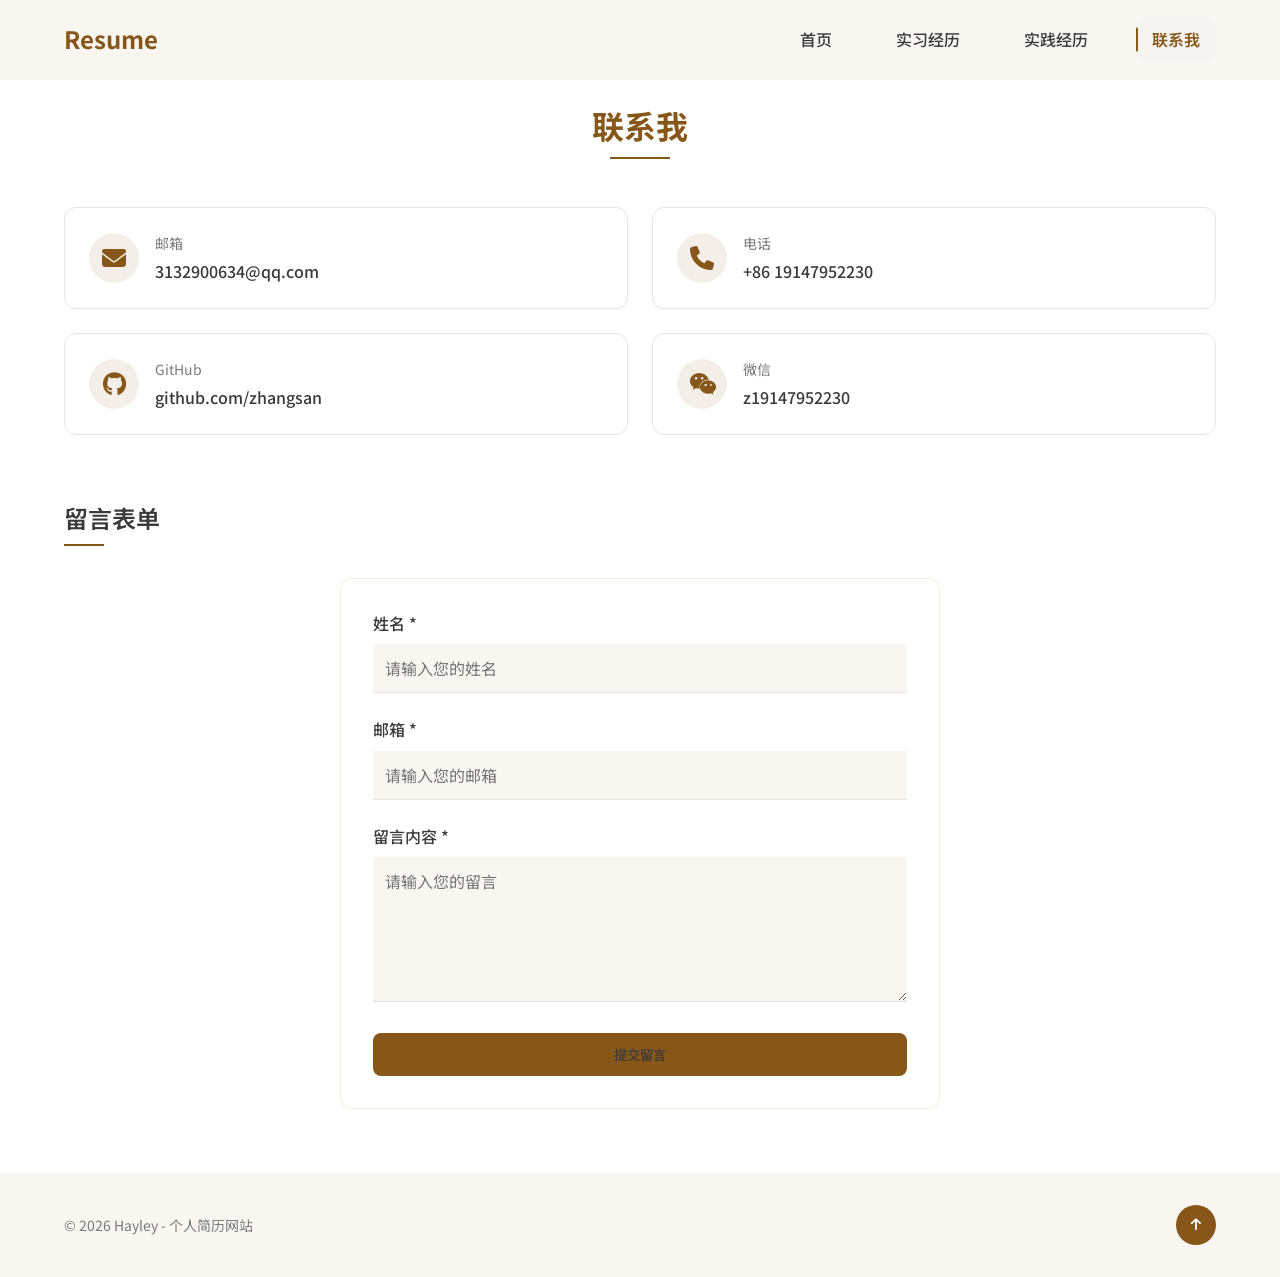
==== contact.html @ 5e616237 "Add files via upload" ====
<!DOCTYPE html>
<html lang="zh-CN">
<head>
    <meta charset="UTF-8">
    <meta name="viewport" content="width=device-width, initial-scale=1.0">
    <title>个人简历 - 联系我</title>
    <link rel="stylesheet" href="css/style.css">
    <link rel="stylesheet" href="https://cdnjs.cloudflare.com/ajax/libs/font-awesome/6.4.0/css/all.min.css">
    <link rel="preconnect" href="https://fonts.googleapis.com">
    <link rel="preconnect" href="https://fonts.gstatic.com" crossorigin>
    <link href="https://fonts.googleapis.com/css2?family=Inter:wght@400;500;600;700&family=Montserrat:wght@500;600&family=Noto+Sans+SC:wght@400;500;600;700&display=swap" rel="stylesheet">
</head>
<body>
    <!-- 导航栏 -->
    <nav class="navbar" id="navbar">
        <div class="container">
            <div class="nav-logo">
                <a href="index.html">
                    <span class="logo-text">Resume</span>
                </a>
            </div>
            <div class="nav-menu" id="navMenu">
                <a href="index.html" class="nav-link">首页</a>
                <a href="internship.html" class="nav-link">实习经历</a>
                <a href="practice.html" class="nav-link">实践经历</a>
                <a href="contact.html" class="nav-link active">联系我</a>
            </div>
            <div class="hamburger" id="hamburger">
                <span></span>
                <span></span>
                <span></span>
            </div>
        </div>
    </nav>

    <!-- 主要内容 -->
    <main class="main-content contact-page">
        <!-- 页面标题 -->
        <div class="page-header">
            <h1>联系我</h1>
        </div>

        <!-- 联系方式模块 -->
        <section class="contact-info-section fade-in-section">
            <div class="container">
                <div class="contact-info-grid">
                    <a href="mailto:zhangsan@example.com" class="contact-item">
                        <div class="contact-icon">
                            <i class="fas fa-envelope"></i>
                        </div>
                        <div class="contact-details">
                            <span class="contact-label">邮箱</span>
                            <span class="contact-value">3132900634@qq.com</span>
                        </div>
                    </a>
                    <a href="tel:+8613800138000" class="contact-item">
                        <div class="contact-icon">
                            <i class="fas fa-phone"></i>
                        </div>
                        <div class="contact-details">
                            <span class="contact-label">电话</span>
                            <span class="contact-value">+86 19147952230</span>
                        </div>
                    </a>
                    <a href="https://github.com/zhangsan" target="_blank" class="contact-item">
                        <div class="contact-icon">
                            <i class="fab fa-github"></i>
                        </div>
                        <div class="contact-details">
                            <span class="contact-label">GitHub</span>
                            <span class="contact-value">github.com/zhangsan</span>
                        </div>
                    </a>
                    <div class="contact-item">
                        <div class="contact-icon">
                            <i class="fab fa-weixin"></i>
                        </div>
                        <div class="contact-details">
                            <span class="contact-label">微信</span>
                            <span class="contact-value">z19147952230</span>
                        </div>
                        <div class="wechat-qr">
                            <div class="qr-placeholder">
                                <i class="fas fa-qrcode"></i>
                            </div>
                        </div>
                    </div>
                </div>
            </div>
        </section>

        <!-- 留言表单模块 -->
        <section class="contact-form-section fade-in-section">
            <div class="container">
                <h2 class="section-title">留言表单</h2>
                <form id="contactForm" class="contact-form">
                    <div class="form-group">
                        <label for="name">姓名 *</label>
                        <input type="text" id="name" name="name" placeholder="请输入您的姓名" required>
                        <span class="error-message" id="nameError"></span>
                    </div>
                    <div class="form-group">
                        <label for="email">邮箱 *</label>
                        <input type="email" id="email" name="email" placeholder="请输入您的邮箱" required>
                        <span class="error-message" id="emailError"></span>
                    </div>
                    <div class="form-group">
                        <label for="message">留言内容 *</label>
                        <textarea id="message" name="message" rows="5" placeholder="请输入您的留言" required></textarea>
                        <span class="error-message" id="messageError"></span>
                    </div>
                    <button type="submit" class="submit-btn">提交留言</button>
                    <div class="form-success" id="formSuccess">
                        <i class="fas fa-check-circle"></i>
                        <span>留言提交成功，我会尽快回复您</span>
                    </div>
                </form>
            </div>
        </section>
    </main>

    <!-- 页脚 -->
    <footer class="footer">
        <div class="container">
            <p class="copyright">© 2026 Hayley - 个人简历网站</p>
            <button class="back-to-top" id="backToTop">
                <i class="fas fa-arrow-up"></i>
            </button>
        </div>
    </footer>

    <script src="js/main.js"></script>
    <script src="js/contact.js"></script>
</body>
</html>
---- css/style.css ----
/* ===== 全局样式 ===== */
:root {
    /* 主色调 */
    --primary-color: #875619;
    --primary-dark: #6b4312;

    /* 辅助色 */
    --auxiliary1: #A7C7E7;
    --auxiliary2: #e0c7a8;

    /* 中性色 */
    --white: #FFFFFF;
    --bg-light: #F9F6F2;
    --text-primary: #3A3A3A;
    --text-secondary: #7A7A7A;
    --border-color: #E5E5E5;
    --success-color: #A7C7E7;
    --error-color: #6b4312;

    /* 阴影 */
    --shadow-sm: 0 4px 10px rgba(0, 0, 0, 0.02);
    --shadow-md: 0 6px 14px rgba(0, 0, 0, 0.04);

    /* 过渡 */
    --transition: all 0.3s ease;
}

* {
    margin: 0;
    padding: 0;
    box-sizing: border-box;
}

html {
    scroll-behavior: smooth;
}

body {
    font-family: 'Noto Sans SC', 'Inter', sans-serif;
    font-size: 16px;
    line-height: 1.6;
    color: var(--text-primary);
    background-color: var(--white);
    user-select: none;
}

a {
    text-decoration: none;
    color: inherit;
}

ul {
    list-style: none;
}

button {
    font-family: inherit;
    border: none;
    background: none;
    cursor: pointer;
}

.container {
    max-width: 1200px;
    margin: 0 auto;
    padding: 0 1.5rem;
}

/* ===== 导航栏 ===== */
.navbar {
    position: fixed;
    top: 0;
    left: 0;
    right: 0;
    background-color: var(--bg-light);
    transition: var(--transition);
    z-index: 1000;
    height: 80px;
    border-bottom: 1px solid transparent;
}

.navbar.scrolled {
    background-color: var(--white);
    border-bottom: 1px solid var(--border-color);
    box-shadow: 0 2px 10px rgba(0, 0, 0, 0.03);
    height: 70px;
}

.navbar .container {
    display: flex;
    justify-content: space-between;
    align-items: center;
    height: 100%;
}

.nav-logo a {
    display: flex;
    align-items: center;
    gap: 0.5rem;
    font-weight: 700;
    font-size: 1.5rem;
    color: var(--text-primary);
}

.logo-text {
    color: var(--primary-color);
    font-size: 1.5rem;
    font-weight: 700;
}

.nav-menu {
    display: flex;
    gap: 2rem;
}

.nav-link {
    color: var(--text-primary);
    font-weight: 500;
    padding: 0.5rem 1rem;
    border-radius: 8px;
    transition: var(--transition);
    position: relative;
}

.nav-link:hover {
    background-color: rgba(135, 86, 25, 0.1);
    color: var(--primary-color);
}

.nav-link.active {
    color: var(--primary-color);
    background-color: rgba(167, 199, 231, 0.05);
    font-weight: 600;
}

.nav-link.active::before {
    content: '';
    position: absolute;
    left: 0;
    top: 50%;
    transform: translateY(-50%);
    width: 2px;
    height: 60%;
    background-color: var(--primary-color);
    border-radius: 2px;
}

.hamburger {
    display: none;
    flex-direction: column;
    gap: 5px;
    padding: 5px;
}

.hamburger span {
    width: 25px;
    height: 2px;
    background-color: var(--auxiliary1);
    transition: var(--transition);
}

.hamburger.active span:nth-child(1) {
    transform: rotate(45deg) translate(5px, 5px);
}

.hamburger.active span:nth-child(2) {
    opacity: 0;
}

.hamburger.active span:nth-child(3) {
    transform: rotate(-45deg) translate(7px, -6px);
}

/* ===== 主要内容 ===== */
.main-content {
    padding-top: 100px;
    min-height: calc(100vh - 200px);
}

/* ===== 首页样式 ===== */
.hero-section {
    padding: 4rem 0;
}

.hero-content {
    display: grid;
    grid-template-columns: 1fr 1fr;
    gap: 3rem;
    align-items: center;
}

.hero-info {
    display: flex;
    flex-direction: column;
    gap: 1.5rem;
}

.name-section {
    display: flex;
    align-items: baseline;
    gap: 0.5rem;
}

.chinese-name {
    font-size: 2rem;
    font-weight: 700;
    color: var(--primary-color);
    line-height: 1.2;
}

.english-name {
    font-size: 1.5rem;
    font-weight: 500;
    color: var(--text-primary);
}

.basic-info {
    display: flex;
    gap: 1rem;
    align-items: center;
}

.info-item {
    color: var(--text-secondary);
    font-size: 0.875rem;
}

.separator {
    color: var(--border-color);
}

.email-link {
    display: flex;
    align-items: center;
    gap: 0.5rem;
    color: var(--text-primary);
    user-select: text;
}

.email-link:hover {
    color: var(--primary-color);
}

.hero-image {
    display: flex;
    justify-content: center;
    position: relative;
}

.image-placeholder {
    width: 220px;
    height: 300px;
    background-color: #f0f0f0;
    border: 2px solid var(--primary-color);
    border-radius: 12px;
    display: flex;
    align-items: center;
    justify-content: center;
    font-size: 5rem;
    color: #ccc;
    transition: var(--transition);
}

.image-placeholder img {
    width: 100%;
    height: 100%;
    object-fit: cover;
}

.image-placeholder:hover {
    transform: translateY(-5px) rotate(1deg);
}

.image-decoration {
    position: absolute;
    bottom: -10px;
    right: 20px;
    display: flex;
    gap: 1rem;
}

.image-decoration i {
    color: var(--auxiliary2);
    font-size: 1.5rem;
}

/* ===== 学历背景 ===== */
.education-section {
    padding: 4rem 0;
}

.section-title {
    font-size: 1.5rem;
    font-weight: 600;
    color: var(--text-primary);
    margin-bottom: 2rem;
    position: relative;
    padding-bottom: 0.5rem;
}

.section-title::after {
    content: '';
    position: absolute;
    bottom: 0;
    left: 0;
    width: 40px;
    height: 2px;
    background-color: var(--primary-color);
}

.timeline {
    display: flex;
    flex-direction: column;
    gap: 2rem;
}

.timeline-item {
    display: flex;
    align-items: flex-start;
    gap: 1rem;
}

.timeline-marker {
    width: 10px;
    height: 10px;
    background-color: var(--primary-color);
    border-radius: 50%;
    flex-shrink: 0;
    margin-top: 0.5rem;
}

.timeline-content {
    flex: 1;
}

.school-name {
    font-size: 1.125rem;
    font-weight: 500;
    color: var(--text-primary);
    margin-bottom: 0;
}

.education-header {
    display: flex;
    align-items: center;
    gap: 1rem;
    margin-bottom: 0.5rem;
    flex-wrap: wrap;
}

.major {
    color: var(--primary-color);
    margin-bottom: 0;
}

.education-details {
    display: flex;
    gap: 1rem;
    align-items: center;
}

.time {
    color: var(--text-secondary);
    font-size: 0.875rem;
}

.type {
    color: var(--text-secondary);
    font-size: 0.875rem;
}

.course-intro {
    color: var(--text-secondary);
    font-size: 0.875rem;
    margin-top: 0.5rem;
    line-height: 1.6;
}

/* ===== 个人优势 ===== */
.advantages-section {
    padding: 4rem 0;
}

.advantages-grid {
    display: grid;
    grid-template-columns: repeat(3, 1fr);
    gap: 1.5rem;
}

.advantage-card {
    background-color: var(--white);
    border-radius: 12px;
    padding: 1.5rem;
    box-shadow: var(--shadow-sm);
    transition: var(--transition);
    border: 1px solid var(--border-color);
}

.advantage-card:hover {
    transform: translateY(-4px);
    box-shadow: var(--shadow-md);
    border-color: rgba(135, 86, 25, 0.3);
}

.advantage-icon {
    font-size: 2rem;
    color: var(--primary-color);
    margin-bottom: 1rem;
}

.advantage-title {
    font-size: 1.125rem;
    font-weight: 500;
    color: var(--text-primary);
    margin-bottom: 0.75rem;
}

.advantage-description {
    color: var(--text-secondary);
    font-size: 0.875rem;
    line-height: 1.7;
}

/* ===== 校内荣誉 ===== */
.honors-section {
    padding: 4rem 0;
}

.honors-grid {
    display: flex;
    flex-wrap: wrap;
    gap: 1rem;
    margin-bottom: 2rem;
}

.honor-tag {
    background-color: var(--bg-light);
    border: 1px solid var(--border-color);
    border-radius: 8px;
    padding: 0.75rem 1.5rem;
    display: flex;
    gap: 1rem;
    align-items: center;
    transition: var(--transition);
}

.honor-tag:hover {
    background-color: rgba(167, 199, 231, 0.1);
    border-color: var(--auxiliary1);
}

.honor-name {
    color: var(--text-primary);
    font-weight: 500;
}

.honor-year {
    color: var(--text-secondary);
    font-size: 0.875rem;
}

.certificates-gallery {
    display: grid;
    grid-template-columns: repeat(4, 1fr);
    column-gap: 1.5rem;
    row-gap: 0.5rem;
}

.certificate-item {
    position: relative;
    width: 100%;
}

.certificate-item::before {
    content: '';
    display: block;
    width: 100%;
    padding-bottom: 133%;
}

.certificate-image {
    position: absolute;
    top: 50%;
    left: 50%;
    transform: translate(-50%, -50%);
    max-width: 88%;
    max-height: 88%;
    object-fit: contain;
    border-radius: 6px;
    background-color: #f9f6f2;
    border: 1px solid rgba(135, 86, 25, 0.1);
    box-shadow: var(--shadow-sm);
}

/* ===== 实习经历 ===== */
.page-header {
    text-align: center;
    margin-bottom: 3rem;
}

.page-header h1 {
    font-size: 2rem;
    font-weight: 700;
    color: var(--primary-color);
    position: relative;
    display: inline-block;
    padding-bottom: 0.5rem;
}

.page-header h1::after {
    content: '';
    position: absolute;
    bottom: 0;
    left: 50%;
    transform: translateX(-50%);
    width: 60px;
    height: 2px;
    background-color: var(--primary-color);
}

.internship-section {
    margin-bottom: 4rem;
}

.internship-timeline {
    display: flex;
    flex-direction: column;
    gap: 2.25rem;
}

.internship-card {
    background-color: var(--white);
    border-radius: 12px;
    padding: 1.5rem;
    box-shadow: var(--shadow-sm);
    border: 1px solid var(--border-color);
    transition: var(--transition);
    position: relative;
}

.internship-card:hover {
    transform: translateY(-4px);
    box-shadow: var(--shadow-md);
    border-color: rgba(135, 86, 25, 0.3);
}

.card-decoration {
    position: absolute;
    top: 0;
    left: 0;
    width: 0;
    height: 0;
    border-top: 8px solid transparent;
    border-left: 8px solid var(--primary-color);
    border-bottom: 8px solid var(--primary-color);
    border-radius: 0 0 8px 0;
}

.card-header {
    display: flex;
    justify-content: space-between;
    align-items: center;
    margin-bottom: 1rem;
}

.company-info {
    display: flex;
    align-items: center;
    gap: 1rem;
}

.company-name {
    font-size: 1.125rem;
    font-weight: 500;
    color: var(--text-primary);
}

.position-badge {
    background-color: var(--primary-color);
    color: var(--white);
    padding: 0.25rem 0.75rem;
    border-radius: 4px;
    font-size: 0.875rem;
    font-weight: 500;
}

.time-period {
    color: var(--text-secondary);
    font-size: 0.875rem;
}

.card-divider {
    height: 1px;
    background-color: var(--border-color);
    margin-bottom: 1rem;
}

.responsibilities {
    display: flex;
    flex-direction: column;
    gap: 0.75rem;
}

.responsibilities li {
    color: var(--text-secondary);
    font-size: 0.875rem;
    line-height: 1.7;
}

.responsibility-label {
    font-weight: 600;
    color: var(--primary-color);
    margin-right: 0.25rem;
}

/* ===== 技能证书 ===== */
.skills-section {
    margin-bottom: 4rem;
}

.skill-tabs {
    display: flex;
    gap: 1rem;
    margin-bottom: 2rem;
}

.skill-tab {
    padding: 0.75rem 2rem;
    border-radius: 8px;
    font-weight: 500;
    color: var(--text-primary);
    background-color: var(--white);
    border: 1px solid var(--border-color);
    transition: var(--transition);
}

.skill-tab:hover {
    background-color: rgba(135, 86, 25, 0.1);
}

.skill-tab.active {
    background-color: #E2E8F0;
    color: var(--text-primary);
}

.skills-content {
    position: relative;
}

.skill-category {
    display: none;
}

.skill-category.active {
    display: block;
    animation: fadeIn 0.3s ease;
}

@keyframes fadeIn {
    from {
        opacity: 0;
    }
    to {
        opacity: 1;
    }
}

.category-title {
    font-size: 1.125rem;
    font-weight: 500;
    color: var(--text-primary);
    margin-bottom: 1.5rem;
    position: relative;
    padding-bottom: 0.5rem;
}

.category-title::after {
    content: '';
    position: absolute;
    bottom: 0;
    left: 0;
    width: 30px;
    height: 1px;
    background-color: var(--auxiliary2);
}

.skills-grid {
    display: grid;
    grid-template-columns: 1fr 1fr;
    gap: 1.5rem;
}

.skill-item {
    background-color: var(--white);
    border-radius: 8px;
    padding: 1.25rem;
    border: 1px solid var(--border-color);
}

.skill-header {
    display: flex;
    align-items: center;
    justify-content: space-between;
    margin-bottom: 0.75rem;
}

.skill-header i {
    color: var(--primary-color);
    margin-right: 0.5rem;
}

.skill-name {
    flex: 1;
    font-weight: 500;
    color: var(--text-primary);
}

.skill-level {
    color: var(--primary-color);
    font-weight: 600;
}

.progress-bar {
    height: 6px;
    background-color: #f0f0f0;
    border-radius: 3px;
    overflow: hidden;
}

.progress-fill {
    height: 100%;
    background-color: var(--primary-color);
    border-radius: 3px;
    transition: width 0.4s ease;
}

.skill-item:hover .progress-fill {
    background: linear-gradient(90deg, var(--primary-color), var(--auxiliary1));
}

.auxiliary-skills {
    display: grid;
    grid-template-columns: 1fr 1fr;
    gap: 1rem;
}

.auxiliary-item {
    display: flex;
    align-items: center;
    gap: 0.75rem;
    padding: 1rem;
    background-color: var(--white);
    border-radius: 8px;
    border: 1px solid var(--border-color);
}

.auxiliary-item i {
    color: var(--auxiliary1);
    font-size: 1.25rem;
}

.auxiliary-item span:first-of-type {
    flex: 1;
    color: var(--text-primary);
    font-weight: 500;
}

.aux-level {
    color: var(--text-secondary);
    font-size: 0.875rem;
}

.soft-skills {
    display: flex;
    flex-wrap: wrap;
    gap: 0.75rem;
}

.soft-tag {
    background-color: var(--auxiliary2);
    color: var(--white);
    padding: 0.5rem 1.5rem;
    border-radius: 20px;
    font-weight: 500;
    transition: var(--transition);
}

.soft-tag:hover {
    background-color: rgba(167, 199, 231, 0.2);
    color: var(--primary-color);
}

.certificates-section {
    margin-top: 3rem;
}

.certificates-title {
    font-size: 1.125rem;
    font-weight: 500;
    color: var(--text-primary);
    margin-bottom: 1.5rem;
}

.certificates-list {
    display: flex;
    flex-wrap: wrap;
    gap: 1rem;
}

.certificate-badge {
    background-color: rgba(135, 86, 25, 0.1);
    color: var(--primary-color);
    padding: 0.5rem 1.5rem;
    border-radius: 20px;
    font-weight: 500;
    border: 1px solid rgba(135, 86, 25, 0.3);
    transition: var(--transition);
}

.certificate-badge:hover {
    background-color: var(--primary-color);
    color: var(--white);
    transform: scale(1.05);
}

.cert-images-grid {
    margin-top: 2rem;
    display: grid;
    grid-template-columns: repeat(3, minmax(0, 1fr));
    gap: 1.5rem;
}

.cert-image-card {
    background-color: var(--white);
    border-radius: 12px;
    border: 1px solid var(--border-color);
    box-shadow: var(--shadow-sm);
    padding: 0.75rem;
    display: flex;
    align-items: center;
    justify-content: center;
    transition: var(--transition);
}

.cert-image-card:hover {
    transform: translateY(-4px);
    box-shadow: var(--shadow-md);
    border-color: rgba(135, 86, 25, 0.3);
}

.cert-image-wrapper {
    width: 100%;
    aspect-ratio: 4 / 3;
    background-color: #f9f6f2;
    border-radius: 8px;
    display: flex;
    align-items: center;
    justify-content: center;
    overflow: hidden;
}

.cert-image {
    max-width: 100%;
    max-height: 100%;
    object-fit: contain;
    display: block;
}

.cert-image-card.cert-vertical .cert-image-wrapper {
    aspect-ratio: 3 / 4;
}

.cert-image-card.cert-horizontal .cert-image-wrapper {
    aspect-ratio: 4 / 3;
}

/* ===== 实践经历 ===== */
.practice-tabs-section {
    margin-bottom: 4rem;
}

.practice-tabs {
    display: flex;
    justify-content: center;
    gap: 2rem;
    margin-bottom: 3rem;
}

.practice-tab {
    padding: 0.75rem 2rem;
    border-radius: 8px;
    font-weight: 500;
    color: var(--text-primary);
    background-color: var(--white);
    border: 1px solid var(--border-color);
    transition: var(--transition);
}

.practice-tab:hover {
    background-color: rgba(135, 86, 25, 0.1);
}

.practice-tab.active {
    background-color: #E2E8F0;
    color: var(--text-primary);
}

.practice-content {
    position: relative;
}

.practice-category {
    display: none;
}

.practice-category.active {
    display: block;
    animation: fadeIn 0.3s ease;
}

.practice-cards,
.project-cards {
    display: grid;
    grid-template-columns: repeat(2, 1fr);
    gap: 1.5rem;
}

.practice-card,
.project-card {
    background-color: var(--white);
    border-radius: 12px;
    padding: 1.5rem;
    box-shadow: var(--shadow-sm);
    border: 1px solid var(--border-color);
    transition: var(--transition);
    position: relative;
}

.practice-card:hover,
.project-card:hover {
    transform: translateY(-4px);
    box-shadow: var(--shadow-md);
    border-color: rgba(135, 86, 25, 0.3);
}

.practice-name,
.project-name {
    font-size: 1.125rem;
    font-weight: 500;
    color: var(--text-primary);
    margin-bottom: 0.75rem;
}

.practice-meta {
    display: flex;
    gap: 1rem;
    margin-bottom: 0.75rem;
}

.practice-role {
    background-color: rgba(135, 86, 25, 0.1);
    color: var(--primary-color);
    padding: 0.25rem 0.75rem;
    border-radius: 4px;
    font-size: 0.875rem;
}

.practice-time {
    color: var(--text-secondary);
    font-size: 0.875rem;
}

.practice-description,
.project-description {
    color: var(--text-secondary);
    font-size: 0.875rem;
    line-height: 1.7;
}

.project-image {
    margin: 1rem 0;
}

.project-placeholder {
    width: 100%;
    aspect-ratio: 16/9;
    background-color: #f0f0f0;
    border-radius: 8px;
    display: flex;
    align-items: center;
    justify-content: center;
    font-size: 2rem;
    color: #ccc;
    transition: var(--transition);
}

.project-placeholder:hover {
    transform: scale(1.02);
}

.practice-photos-section {
    padding-bottom: 4rem;
}

.photos-gallery {
    display: grid;
    grid-template-columns: repeat(4, 1fr);
    gap: 1rem;
}

.photo-item {
    aspect-ratio: 4/3;
}

.practice-photo {
    width: 100%;
    height: 100%;
    border-radius: 8px;
    object-fit: cover;
    display: block;
}

.photo-placeholder {
    width: 100%;
    height: 100%;
    background-color: #f0f0f0;
    border: 1px solid var(--border-color);
    border-radius: 8px;
    display: flex;
    align-items: center;
    justify-content: center;
    font-size: 2rem;
    color: #ccc;
    transition: var(--transition);
}

.photo-placeholder:hover {
    border-color: var(--auxiliary1);
    transform: scale(1.05);
}

/* ===== 联系页 ===== */
.contact-info-section {
    margin-bottom: 4rem;
}

.contact-info-grid {
    display: grid;
    grid-template-columns: repeat(2, 1fr);
    gap: 1.5rem;
}

.contact-item {
    display: flex;
    align-items: center;
    gap: 1rem;
    background-color: var(--white);
    padding: 1.5rem;
    border-radius: 12px;
    border: 1px solid var(--border-color);
    transition: var(--transition);
    position: relative;
}

.contact-item:hover {
    border-color: var(--primary-color);
    transform: translateY(-2px);
}

.contact-icon {
    width: 50px;
    height: 50px;
    background-color: rgba(135, 86, 25, 0.1);
    border-radius: 50%;
    display: flex;
    align-items: center;
    justify-content: center;
    color: var(--primary-color);
    font-size: 1.5rem;
}

.contact-details {
    display: flex;
    flex-direction: column;
    gap: 0.25rem;
}

.contact-label {
    color: var(--text-secondary);
    font-size: 0.875rem;
}

.contact-value {
    color: var(--text-primary);
    font-weight: 500;
}

.contact-item:hover .contact-value {
    color: var(--primary-color);
}

.wechat-qr {
    position: absolute;
    top: 100%;
    left: 50%;
    transform: translateX(-50%);
    margin-top: 0.5rem;
    opacity: 0;
    visibility: hidden;
    transition: var(--transition);
}

.contact-item:hover .wechat-qr {
    opacity: 1;
    visibility: visible;
}

.qr-placeholder {
    width: 120px;
    height: 120px;
    background-color: var(--white);
    border: 1px solid var(--border-color);
    border-radius: 8px;
    display: flex;
    align-items: center;
    justify-content: center;
    font-size: 2rem;
    color: var(--text-primary);
}

.contact-form-section {
    margin-bottom: 4rem;
}

.contact-form {
    max-width: 600px;
    margin: 0 auto;
    padding: 2rem;
    border: 1px solid rgba(135, 86, 25, 0.1);
    border-radius: 12px;
    background-color: var(--white);
}

.form-group {
    margin-bottom: 1.5rem;
}

.form-group label {
    display: block;
    margin-bottom: 0.5rem;
    color: var(--text-primary);
    font-weight: 500;
}

.form-group input,
.form-group textarea {
    width: 100%;
    padding: 0.75rem;
    border: none;
    border-bottom: 1px solid var(--border-color);
    background-color: var(--bg-light);
    font-family: inherit;
    font-size: 1rem;
    transition: var(--transition);
    outline: none;
}

.form-group input:focus,
.form-group textarea:focus {
    border-bottom-color: var(--primary-color);
    background-color: var(--white);
    transform: scale(1.01);
}

.form-group textarea {
    resize: vertical;
    min-height: 120px;
}

.error-message {
    display: block;
    margin-top: 0.5rem;
    color: var(--error-color);
    font-size: 0.875rem;
}

.submit-btn {
    width: 100%;
    padding: 0.75rem 2rem;
    background-color: var(--primary-color);
    color: var(--text-primary);
    font-weight: 500;
    border-radius: 8px;
    transition: var(--transition);
}

.submit-btn:hover {
    background-color: var(--primary-dark);
}

.submit-btn:active {
    transform: scale(0.98);
}

.form-success {
    display: none;
    align-items: center;
    justify-content: center;
    gap: 0.5rem;
    margin-top: 1rem;
    color: var(--success-color);
    font-weight: 500;
}

.form-success.show {
    display: flex;
}

/* ===== 页脚 ===== */
.footer {
    background-color: var(--bg-light);
    padding: 2rem 0;
    margin-top: auto;
}

.footer .container {
    display: flex;
    justify-content: space-between;
    align-items: center;
}

.copyright {
    color: var(--text-secondary);
    font-size: 0.875rem;
}

.back-to-top {
    width: 40px;
    height: 40px;
    background-color: var(--primary-color);
    border-radius: 50%;
    color: var(--white);
    display: flex;
    align-items: center;
    justify-content: center;
    opacity: 0;
    visibility: hidden;
    transition: var(--transition);
}

.back-to-top.visible {
    opacity: 1;
    visibility: visible;
}

.back-to-top:hover {
    background-color: var(--primary-dark);
    transform: translateY(-2px);
}

/* ===== 滚动动画 ===== */
.fade-in-section {
    opacity: 0;
    transform: translateX(20px);
    transition: opacity 0.6s ease, transform 0.6s ease;
}

.fade-in-section.visible {
    opacity: 1;
    transform: translateX(0);
}

/* ===== 响应式 ===== */
@media (max-width: 1200px) {
    .container {
        max-width: 992px;
    }

    .advantages-grid,
    .skills-grid {
        grid-template-columns: repeat(2, 1fr);
    }

    .certificates-gallery {
        grid-template-columns: repeat(2, 1fr);
    }
}

@media (max-width: 768px) {
    .navbar {
        height: 60px;
    }

    .navbar .container {
        flex-wrap: wrap;
    }

    .nav-menu {
        display: none;
        flex-direction: column;
        position: absolute;
        top: 100%;
        left: 0;
        right: 0;
        background-color: var(--bg-light);
        padding: 1rem;
        gap: 0;
    }

    .nav-menu.active {
        display: flex;
    }

    .nav-link {
        padding: 1rem;
        text-align: center;
    }

    .nav-link.active::before {
        display: none;
    }

    .hamburger {
        display: flex;
    }

    .hero-content {
        grid-template-columns: 1fr;
        text-align: center;
    }

    .basic-info {
        justify-content: center;
    }

    .image-decoration {
        display: none;
    }

    .timeline-item {
        flex-direction: column;
        gap: 0.5rem;
    }

    .timeline-marker {
        width: 6px;
        height: 6px;
        border-radius: 2px;
    }

    .education-details {
        flex-direction: column;
        gap: 0.25rem;
    }

    .advantages-grid,
    .skills-grid,
    .auxiliary-skills,
    .practice-cards,
    .project-cards {
        grid-template-columns: 1fr;
    }

    .certificates-gallery,
    .photos-gallery {
        grid-template-columns: repeat(2, 1fr);
    }

    .contact-info-grid {
        grid-template-columns: 1fr;
    }

    .practice-tabs {
        flex-direction: column;
        gap: 0.5rem;
    }

    .skill-tabs {
        flex-direction: column;
        gap: 0.5rem;
    }
}

@media (max-width: 480px) {
    .hero-content {
        padding: 0 1rem;
    }

    .chinese-name {
        font-size: 1.5rem;
    }

    .english-name {
        font-size: 1.125rem;
    }

    .certificates-gallery,
    .photos-gallery {
        grid-template-columns: 1fr;
    }
}
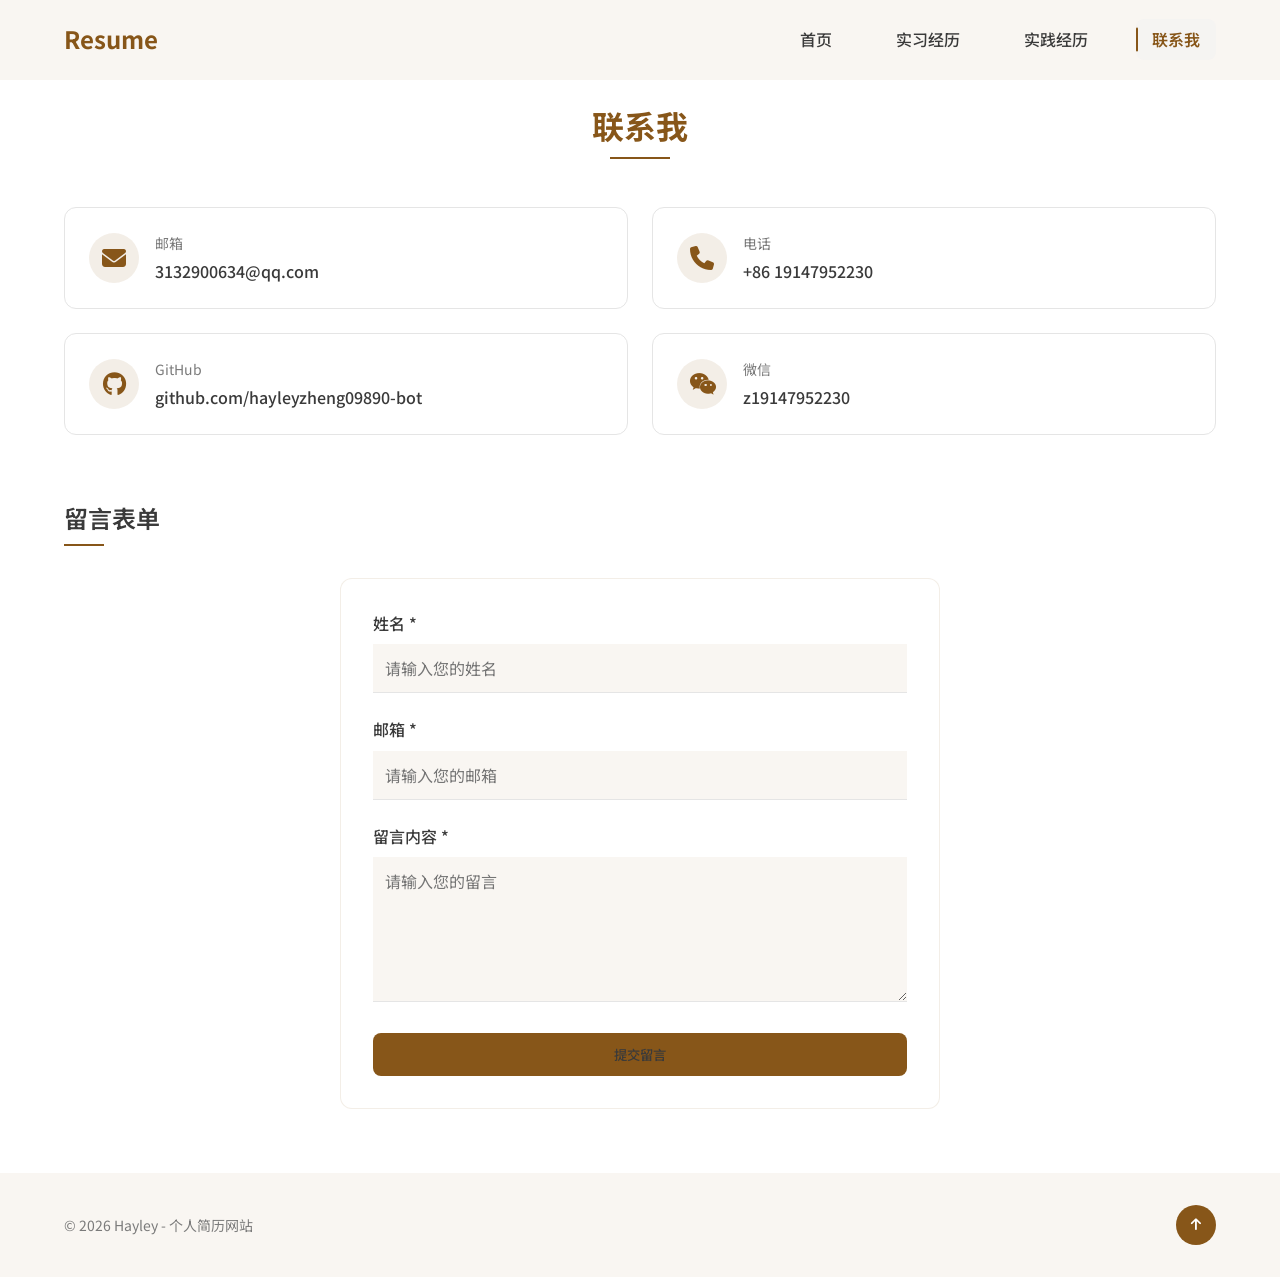
==== commit 6901fefa: "Add files via upload" ====
--- a/contact.html
+++ b/contact.html
@@ -62,13 +62,13 @@
                             <span class="contact-value">+86 19147952230</span>
                         </div>
                     </a>
-                    <a href="https://github.com/zhangsan" target="_blank" class="contact-item">
+                    <a href="https://github.com/hayleyzheng09890-bot" target="_blank" class="contact-item">
                         <div class="contact-icon">
                             <i class="fab fa-github"></i>
                         </div>
                         <div class="contact-details">
                             <span class="contact-label">GitHub</span>
-                            <span class="contact-value">github.com/zhangsan</span>
+                            <span class="contact-value">github.com/hayleyzheng09890-bot</span>
                         </div>
                     </a>
                     <div class="contact-item">
